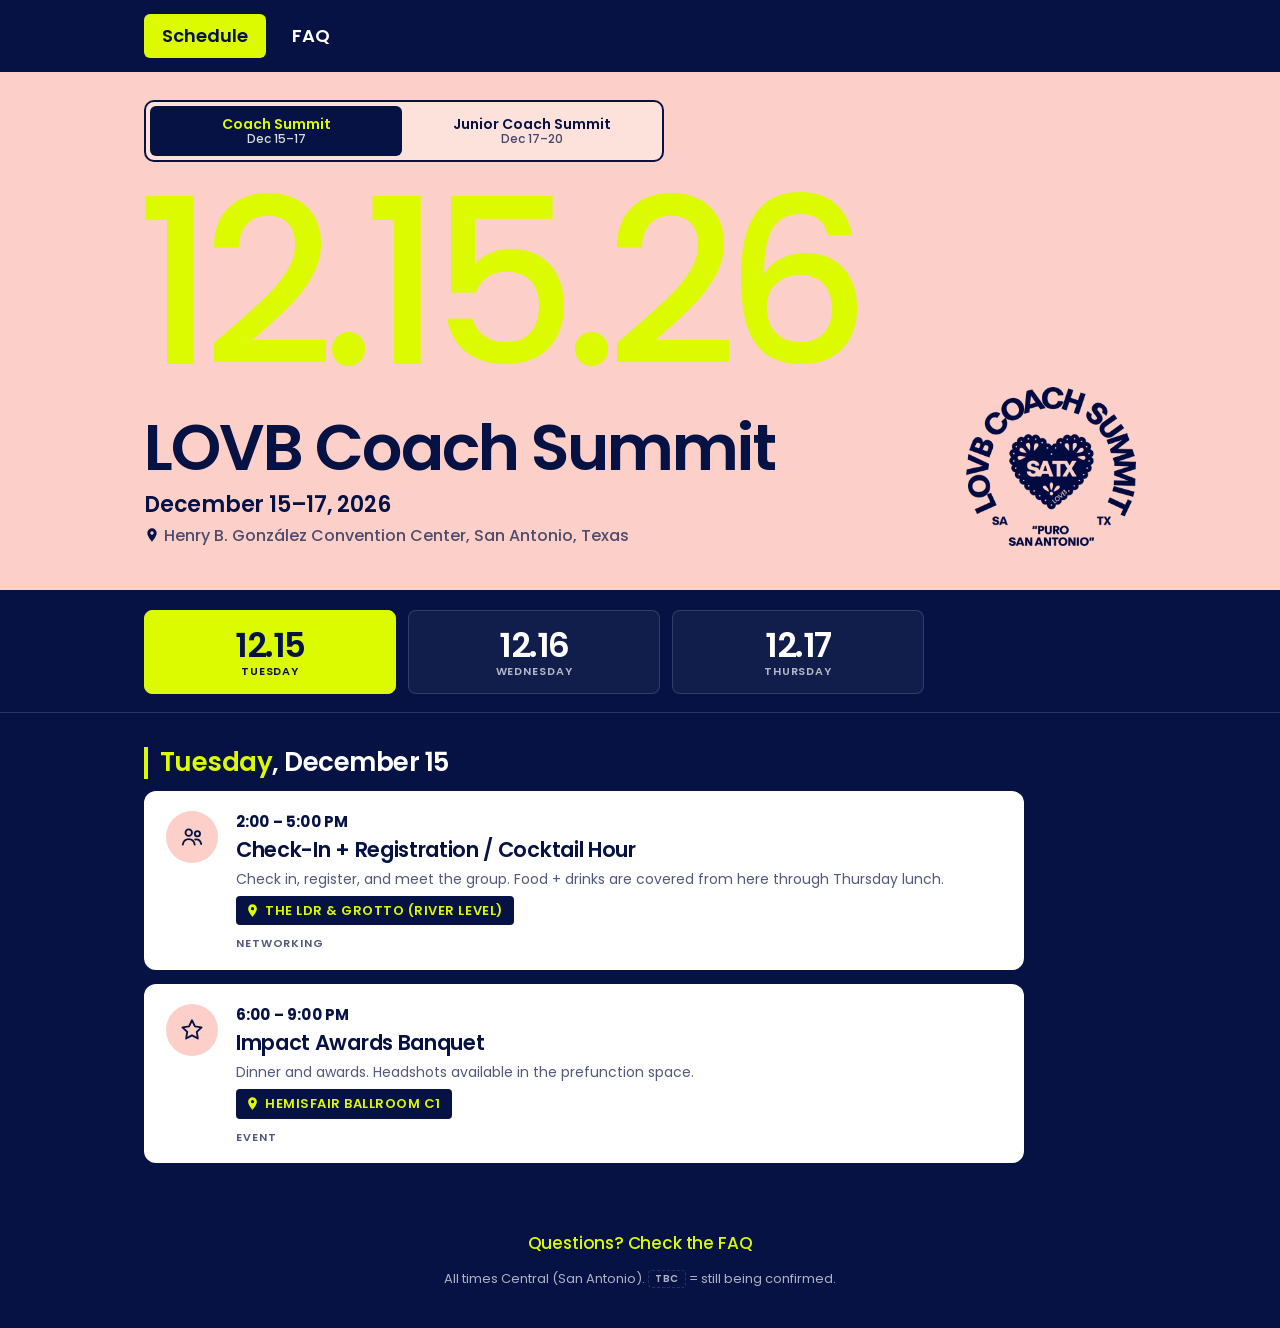
==== index.html @ 7e5e8c1e "Combine Dec 15 check-in with cocktail hour; Junior back to Dec 17-20 with arrival day Co-Authored-By" ====
<!doctype html>
<html lang="en" data-event="coach">
<head>
  <meta charset="utf-8">
  <meta name="viewport" content="width=device-width, initial-scale=1, viewport-fit=cover">
  <meta name="theme-color" content="#051243">
  <meta name="description" content="Schedule for the LOVB Coach Summit and LOVB Junior Coach Summit in San Antonio, Texas.">
  <title>Schedule · LOVB Coach Summit</title>
  <link rel="icon" href="favicon.ico?v=3" sizes="any">
  <link rel="icon" type="image/png" sizes="32x32" href="assets/icons/favicon-32.png?v=3">
  <link rel="icon" type="image/png" sizes="192x192" href="assets/icons/favicon-192.png?v=3">
  <link rel="apple-touch-icon" href="assets/icons/apple-touch-icon.png?v=3">
  <link rel="manifest" href="manifest.webmanifest">
  <meta name="apple-mobile-web-app-capable" content="yes">
  <meta name="apple-mobile-web-app-status-bar-style" content="black-translucent">
  <meta name="apple-mobile-web-app-title" content="Coach Summit">
  <meta property="og:title" content="LOVB Coach Summit + Junior Coach Summit">
  <meta property="og:description" content="Schedule and FAQ · San Antonio, Texas · December 2026">
  <link rel="preconnect" href="https://fonts.googleapis.com">
  <link rel="preconnect" href="https://fonts.gstatic.com" crossorigin>
  <link rel="stylesheet" href="https://fonts.googleapis.com/css2?family=Poppins:wght@400;500;600;700&display=swap" media="print" onload="this.media='all'">
  <script>
    /* Apply the saved Summit before first paint. */
    (function () { try {
      var e = new URLSearchParams(location.search).get("event") || localStorage.getItem("summit-event");
      if (e === "coach" || e === "junior") document.documentElement.dataset.event = e;
    } catch (_) {} })();
  </script>
  <link rel="stylesheet" href="css/styles.css?v=8">
</head>
<body data-page="schedule">
  <a class="skip" href="#schedule">Skip to schedule</a>

  <header class="nav">
    <div class="wrap nav__inner">
      <nav class="nav__links" aria-label="Main">
        <a data-nav="index.html" href="index.html" aria-current="page">Schedule</a>
        <a data-nav="faq.html" href="faq.html">FAQ</a>
      </nav>
    </div>
  </header>

  <section class="hero">
    <div class="wrap hero__inner">
      <div id="event-switch"></div>
      <div id="hero-event"></div>
    </div>
  </section>

  <div id="day-bar" class="daybar">
    <div class="wrap"><div id="days"></div></div>
  </div>

  <main class="wrap main" id="schedule" tabindex="-1" aria-live="polite"></main>

  <footer class="foot">
    <div class="wrap">
      <a class="foot__cta" data-nav="faq.html" href="faq.html">Questions? Check the FAQ</a>
      <p>All times Central (San Antonio). <span class="tbc">TBC</span> = still being confirmed.</p>
    </div>
  </footer>

  <script src="data/events.js?v=8"></script>
  <script src="data/faq.js?v=8"></script>
  <script src="js/components.js?v=8"></script>
  <script src="js/app.js?v=8"></script>
  <script>
    if ("serviceWorker" in navigator && location.protocol.startsWith("http")) {
      navigator.serviceWorker.register("sw.js").catch(function () {});
    }
  </script>
</body>
</html>
---- css/styles.css ----
/* ==========================================================================
   LOVB COACH SUMMIT — STYLES
   Brand tokens from the LOVB Coach Summit design guide, laid out in the
   OneLOVB site system: navy + blush bands, giant lime numerals, white cards,
   line icons in blush circles, lime highlight for "you are here".
   ========================================================================== */

:root {
  /* Brand palette */
  --navy: #051243;
  --cream: #F7F2E4;
  --pink: #FF74D0;
  --lime: #EDFF9E;
  --lime-bright: #DCFA00;
  --cyan: #00D2DE;
  --blush: #FCD0C8;
  --white: #FFFFFF;

  --font: 'Poppins', system-ui, -apple-system, sans-serif;

  --ink-soft: rgba(5, 18, 67, .7);
  --line: rgba(5, 18, 67, .12);
  --on-navy-soft: rgba(255, 255, 255, .68);
  --on-navy-line: rgba(255, 255, 255, .14);

  /* Changes per event */
  --numerals: var(--lime-bright);
  --hero-bg: var(--blush);
  --tint: var(--blush);          /* icon circles */
  --tint-soft: #FEF1EE;          /* simultaneous-session boxes */

  --nav-h: 56px;
  --gutter: 16px;
}

/* Junior Coach Summit: light blue from the Junior badge */
html[data-event="junior"] {
  --hero-bg: #B2EBF2;
  --tint: #B2EBF2;
  --tint-soft: #E6F8FA;
}

/* ---------- base ---------- */
*, *::before, *::after { box-sizing: border-box; }
html { -webkit-text-size-adjust: 100%; scroll-padding-top: calc(var(--nav-h) + 104px); background: var(--navy); }
body {
  margin: 0;
  font-family: var(--font);
  background: var(--navy);
  color: var(--white);
  font-size: 16px;
  line-height: 1.5;
  -webkit-font-smoothing: antialiased;
}
h1, h2, h3, p { margin: 0; }
a { color: var(--pink); }
img { max-width: 100%; display: block; }
button { font: inherit; color: inherit; }
a, button, summary { touch-action: manipulation; -webkit-tap-highlight-color: transparent; }
button:active, .nav__links a:active, .chip:active, .faq__q:active { transform: scale(.98); }
svg { width: 1em; height: 1em; flex: none; }
:focus-visible { outline: 3px solid var(--cyan); outline-offset: 2px; border-radius: 6px; }

.wrap { width: 100%; max-width: 1040px; margin: 0 auto; padding: 0 var(--gutter); }

.skip {
  position: absolute; left: -999px; top: 8px; z-index: 100;
  background: var(--lime-bright); color: var(--navy); padding: 10px 14px; border-radius: 6px; font-weight: 600;
}
.skip:focus { left: 8px; }

/* ==========================================================================
   NAV (navy, sticky)
   ========================================================================== */
.nav {
  position: sticky; top: 0; z-index: 40;
  background: var(--navy);
  padding-top: env(safe-area-inset-top);
}
.nav__inner { height: var(--nav-h); display: flex; align-items: center; }
.nav__links { flex: 1; display: grid; grid-template-columns: 1fr 1fr; gap: 6px; }
.nav__links a {
  display: flex; align-items: center; justify-content: center; min-height: 44px;
  color: var(--white); text-decoration: none; font-weight: 600; font-size: 16px;
  border-radius: 6px; line-height: 1.2;
}
.nav__links a:hover { color: var(--lime-bright); }
.nav__links a[aria-current="page"] { background: var(--lime-bright); color: var(--navy); }

/* ==========================================================================
   HERO (blush band + giant numerals)
   ========================================================================== */
.hero {
  position: relative; overflow: hidden;
  background: var(--hero-bg); color: var(--navy);
  padding: 12px 0 18px;
}
.hero__inner { position: relative; }

/* EventSelector */
.event-switch {
  position: relative; z-index: 1;
  display: grid; grid-template-columns: 1fr 1fr; gap: 4px;
  padding: 4px; border-radius: 10px; border: 2px solid var(--navy);
  background: rgba(255, 255, 255, .35);
}
.event-switch__opt {
  appearance: none; border: 0; cursor: pointer;
  min-height: 50px; padding: 6px 8px; border-radius: 6px;
  background: transparent; color: var(--navy);
  display: flex; flex-direction: column; align-items: center; justify-content: center;
  text-align: center; line-height: 1.15;
}
.event-switch__name { font-weight: 600; font-size: 14px; }
.event-switch__dates { font-size: 12px; font-weight: 500; opacity: .75; }
.event-switch__opt[aria-checked="true"] { background: var(--navy); color: var(--lime-bright); }
.event-switch__opt[aria-checked="true"] .event-switch__dates { color: var(--white); opacity: .85; }

/* EventHero */
#hero-event { position: relative; }
.hero__numerals {
  display: block; margin: 14px 0 0 -.04em;
  font-size: 22vw; font-weight: 500; line-height: .82; letter-spacing: -.06em;
  color: var(--numerals); white-space: nowrap; pointer-events: none; user-select: none;
}
.hero__row {
  position: relative; z-index: 1;
  display: flex; align-items: flex-end; justify-content: space-between; gap: 12px;
  margin-top: 6px;
}
.hero__text { min-width: 0; }
.hero__title { font-size: 28px; font-weight: 600; line-height: 1.02; letter-spacing: -.03em; }
.hero__meta { margin-top: 8px; font-size: 16px; font-weight: 600; letter-spacing: -.01em; }
.hero__venue {
  margin-top: 4px; display: flex; align-items: flex-start; gap: 4px;
  font-size: 14px; font-weight: 500; color: var(--ink-soft); line-height: 1.35;
}
.hero__venue svg { margin-top: 2px; color: var(--navy); }
.hero__logo { width: 68px; height: auto; flex: none; }

/* ==========================================================================
   STICKY DAY BAR (DateSelector)
   ========================================================================== */
.daybar {
  position: sticky; top: calc(var(--nav-h) + env(safe-area-inset-top)); z-index: 30;
  background: var(--navy);
  padding: 12px 0 12px;
  border-bottom: 1px solid var(--on-navy-line);
}
.days { display: grid; grid-template-columns: repeat(var(--n), 1fr); gap: 8px; }
.day {
  appearance: none; cursor: pointer; position: relative;
  min-height: 60px; padding: 6px 4px; border-radius: 8px;
  border: 1.5px solid var(--on-navy-line); background: rgba(255, 255, 255, .05); color: var(--white);
  display: flex; flex-direction: column; align-items: center; justify-content: center; gap: 4px;
  line-height: 1;
}
.day__num { font-size: 24px; font-weight: 600; letter-spacing: -.04em; }
.day__weekday { font-size: 11px; font-weight: 600; text-transform: uppercase; letter-spacing: .08em; color: var(--on-navy-soft); }
.day__weekday .long { display: none; }
.day__today {
  position: absolute; top: -8px; left: 50%; transform: translateX(-50%);
  background: var(--pink); color: var(--navy);
  font-size: 10px; font-weight: 700; text-transform: uppercase; letter-spacing: .06em;
  padding: 2px 8px; border-radius: 999px; white-space: nowrap; line-height: 1.4;
}
.day[aria-selected="true"] { background: var(--lime-bright); border-color: var(--lime-bright); color: var(--navy); }
.day[aria-selected="true"] .day__weekday { color: var(--navy); }

/* ==========================================================================
   SCHEDULE (ScheduleCard, SpeakerInfo, LocationLabel)
   ========================================================================== */
.main { padding-top: 16px; padding-bottom: 36px; outline: none; }

.day-head {
  font-size: 20px; font-weight: 600; letter-spacing: -.02em; line-height: 1.2;
  border-left: 4px solid var(--lime-bright); padding-left: 12px; margin-bottom: 12px;
}
.day-head span { color: var(--lime-bright); }
.day-head-row { display: flex; flex-wrap: wrap; align-items: center; gap: 8px 12px; margin-bottom: 12px; }
.day-head-row .day-head { margin-bottom: 0; }
.jump {
  margin-left: auto; appearance: none; cursor: pointer;
  border: 1.5px solid var(--lime-bright); background: transparent; color: var(--lime-bright);
  font-size: 13px; font-weight: 600; min-height: 36px; padding: 0 12px; border-radius: 999px;
}

.slots { list-style: none; margin: 0; padding: 0; display: grid; gap: 12px; }

.card {
  background: var(--white); color: var(--navy);
  border-radius: 12px; padding: 16px 16px 14px;
  display: grid; grid-template-columns: 44px 1fr; gap: 14px; align-items: start;
}
.card__icon {
  width: 44px; height: 44px; border-radius: 50%;
  background: var(--tint); color: var(--navy);
  display: grid; place-items: center; font-size: 23px;
}
.card__body { display: flex; flex-direction: column; align-items: flex-start; gap: 6px; min-width: 0; }
.card__time {
  display: flex; flex-wrap: wrap; align-items: center; gap: 8px;
  font-size: 15px; font-weight: 700; letter-spacing: .01em; line-height: 1.3; padding-top: 1px;
}
.card__title { font-size: 19px; font-weight: 600; line-height: 1.22; letter-spacing: -.015em; }
.card__desc { font-size: 14px; color: var(--ink-soft); }
.card__foot { display: flex; align-items: center; gap: 8px; margin-top: 4px; }
.type { font-size: 11px; font-weight: 600; text-transform: uppercase; letter-spacing: .08em; color: var(--ink-soft); }

.speaker { display: flex; align-items: center; gap: 6px; font-size: 15px; font-weight: 500; }
.speaker svg { font-size: 17px; color: var(--pink); }

/* LocationLabel — built to be spotted instantly */
.loc {
  display: inline-flex; align-items: center; gap: 5px;
  background: var(--navy); color: var(--lime-bright);
  font-size: 13px; font-weight: 600; text-transform: uppercase; letter-spacing: .04em; line-height: 1.2;
  padding: 7px 11px 7px 9px; border-radius: 4px;
}
.loc svg { font-size: 15px; }

/* Simultaneous sessions */
.tracks { list-style: none; margin: 4px 0 0; padding: 0; display: grid; gap: 8px; width: 100%; }
.track {
  border-radius: 8px; padding: 12px; background: var(--tint-soft);
  display: flex; flex-direction: column; align-items: flex-start; gap: 6px;
}
.track .loc { font-size: 15px; }
.track__title { font-size: 16px; font-weight: 600; line-height: 1.25; }
.track .speaker { font-size: 16px; font-weight: 600; }

/* States */
.card.is-past > * { opacity: .45; }
.card.is-now { box-shadow: 0 0 0 3px var(--lime-bright); }
.now-badge {
  display: inline-flex; align-items: center; gap: 6px;
  background: var(--pink); color: var(--navy);
  font-size: 11px; font-weight: 700; text-transform: uppercase; letter-spacing: .06em;
  padding: 2px 9px; border-radius: 999px;
}
.next-badge {
  display: inline-flex; align-items: center;
  background: var(--navy); color: var(--lime-bright);
  font-size: 11px; font-weight: 700; text-transform: uppercase; letter-spacing: .06em;
  padding: 2px 9px; border-radius: 999px;
}
.now-badge i { width: 6px; height: 6px; border-radius: 50%; background: var(--navy); animation: pulse 1.6s ease-in-out infinite; }
@keyframes pulse { 50% { opacity: .25; } }

/* Placeholder tag */
.tbc {
  display: inline-block; font-size: 10px; font-weight: 600; text-transform: uppercase; letter-spacing: .08em;
  color: var(--ink-soft); border: 1.5px dashed rgba(5, 18, 67, .3); border-radius: 4px; padding: 0 6px;
  line-height: 1.6; vertical-align: middle;
}

.empty { padding: 40px 0; text-align: center; color: var(--on-navy-soft); }

/* Footer */
.foot { padding: 8px 0 calc(40px + env(safe-area-inset-bottom)); text-align: center; }
.foot__cta {
  display: inline-block; color: var(--lime-bright); text-decoration: none;
  font-size: 17px; font-weight: 500; padding: 12px 4px; letter-spacing: -.01em;
}
.foot__cta:hover { text-decoration: underline; }
.foot p { font-size: 13px; color: var(--on-navy-soft); }
.foot .tbc { color: var(--on-navy-soft); border-color: var(--on-navy-line); }

/* ==========================================================================
   FAQ PAGE
   ========================================================================== */
.hero--faq { padding-bottom: 30px; }
.hero__watermark {
  position: absolute; right: -2vw; bottom: -6vw;
  font-size: 46vw; font-weight: 500; line-height: .8; letter-spacing: -.06em;
  color: var(--numerals); opacity: .55; pointer-events: none; user-select: none;
}
.faq-hero { position: relative; margin-top: 26px; }
.faq-hero__title { font-size: 36px; font-weight: 600; line-height: 1.22; letter-spacing: -.03em; }
.faq-hero__title em {
  font-style: normal; background: var(--lime-bright); padding: 0 .12em;
  -webkit-box-decoration-break: clone; box-decoration-break: clone;
}
.faq-hero__sub { margin-top: 12px; font-size: 16px; font-weight: 500; }

.daybar--chips { padding: 14px 0 12px; }
.chips {
  display: flex; gap: 8px; overflow-x: auto; scrollbar-width: none;
  margin: 0 calc(var(--gutter) * -1); padding: 2px var(--gutter);
  scroll-padding-inline: var(--gutter);
}
.chips::-webkit-scrollbar { display: none; }
.chip {
  flex: none; display: inline-flex; align-items: center; min-height: 44px; padding: 0 14px;
  border-radius: 4px; border: 1.5px solid var(--on-navy-line);
  color: var(--white); text-decoration: none; font-size: 14px; font-weight: 500; white-space: nowrap;
}
.chip:hover { border-color: var(--lime-bright); color: var(--lime-bright); }

.main--faq { display: grid; gap: 30px; }
.faq-cat__title {
  display: flex; align-items: center; gap: 10px; margin-bottom: 12px;
  font-size: 20px; font-weight: 600; letter-spacing: -.02em;
}
.faq-cat__title .num {
  width: 28px; height: 28px; border-radius: 50%; flex: none;
  display: grid; place-items: center;
  background: var(--pink); color: var(--navy); font-size: 14px; font-weight: 700; letter-spacing: 0;
}

.faq { background: var(--white); color: var(--navy); border-radius: 10px; margin-bottom: 8px; }
.faq__q {
  list-style: none; cursor: pointer;
  display: flex; align-items: center; justify-content: space-between; gap: 16px;
  min-height: 60px; padding: 14px 16px;
  font-size: 16px; font-weight: 600; line-height: 1.3; letter-spacing: -.01em;
}
.faq__q::-webkit-details-marker { display: none; }
.faq__icon { flex: none; position: relative; width: 28px; height: 28px; border-radius: 50%; background: var(--lime-bright); }
.faq__icon::before, .faq__icon::after {
  content: ""; position: absolute; left: 50%; top: 50%; width: 12px; height: 2px; border-radius: 2px;
  background: var(--navy); transform: translate(-50%, -50%);
}
.faq__icon::after { transform: translate(-50%, -50%) rotate(90deg); }
.faq[open] .faq__icon { background: var(--navy); }
.faq[open] .faq__icon::before { background: var(--lime-bright); }
.faq[open] .faq__icon::after { display: none; }
.faq__a {
  margin: 0 16px; padding: 14px 0 16px;
  border-top: 2px solid var(--lime-bright);
  font-size: 15px; color: var(--ink-soft);
  display: flex; flex-direction: column; align-items: flex-start; gap: 10px;
}
.faq__link {
  display: inline-flex; align-items: center; gap: 4px;
  color: var(--lime-bright); background: var(--navy); padding: 7px 12px; border-radius: 4px;
  font-size: 14px; font-weight: 600; text-decoration: none;
}

/* ==========================================================================
   LARGER SCREENS — more space, same hierarchy
   ========================================================================== */
@media (min-width: 640px) {
  :root { --gutter: 24px; }
  .hero__numerals { font-size: 22vw; }

  .hero__title { font-size: 42px; }
  .hero__logo { width: 120px; }
  .day__weekday .long { display: inline; }
  .day__weekday .short { display: none; }
  .day { min-height: 76px; }
  .day__num { font-size: 30px; }
  .card { grid-template-columns: 52px 1fr; gap: 18px; padding: 20px 22px 18px; }
  .card__icon { width: 52px; height: 52px; font-size: 26px; }
  .card__title { font-size: 21px; }
  .tracks { grid-template-columns: repeat(auto-fit, minmax(190px, 1fr)); }
  .faq-hero__title { font-size: 48px; }
}

@media (min-width: 960px) {
  :root { --nav-h: 72px; }
  .nav__links { flex: none; display: flex; gap: 8px; }
  .nav__links a { font-size: 18px; padding: 0 18px; }

  .hero { padding: 28px 0 44px; }
  .event-switch { max-width: 520px; }
  .hero__numerals { font-size: min(20vw, 230px); margin-top: 28px; }
  .hero__row { margin-top: 8px; }
  .hero__title { font-size: 64px; }
  .hero__meta { font-size: 22px; }
  .hero__venue { font-size: 16px; }
  .hero__logo { width: 170px; }

  .daybar { padding: 20px 0 18px; }
  .days { max-width: 780px; gap: 12px; }
  .day { min-height: 84px; }
  .day:hover:not([aria-selected="true"]) { border-color: var(--lime-bright); }
  .day__num { font-size: 34px; }

  .main { padding-top: 34px; padding-bottom: 48px; }
  .slots, .day-head { max-width: 880px; }
  .day-head { font-size: 26px; margin-bottom: 20px; }
  .slots { gap: 14px; }

  .hero--faq { padding-bottom: 56px; }
  .hero__watermark { font-size: 300px; right: 2vw; bottom: -40px; }
  .faq-hero { margin-top: 48px; }
  .faq-hero__title { font-size: 68px; }
  .faq-hero__sub { font-size: 20px; }
  .main--faq > * { max-width: 880px; }
  .chips { flex-wrap: wrap; overflow: visible; margin: 0; padding: 2px 0; }
}

@media (prefers-reduced-motion: reduce) {
  *, *::before, *::after { transition: none !important; animation: none !important; }
}
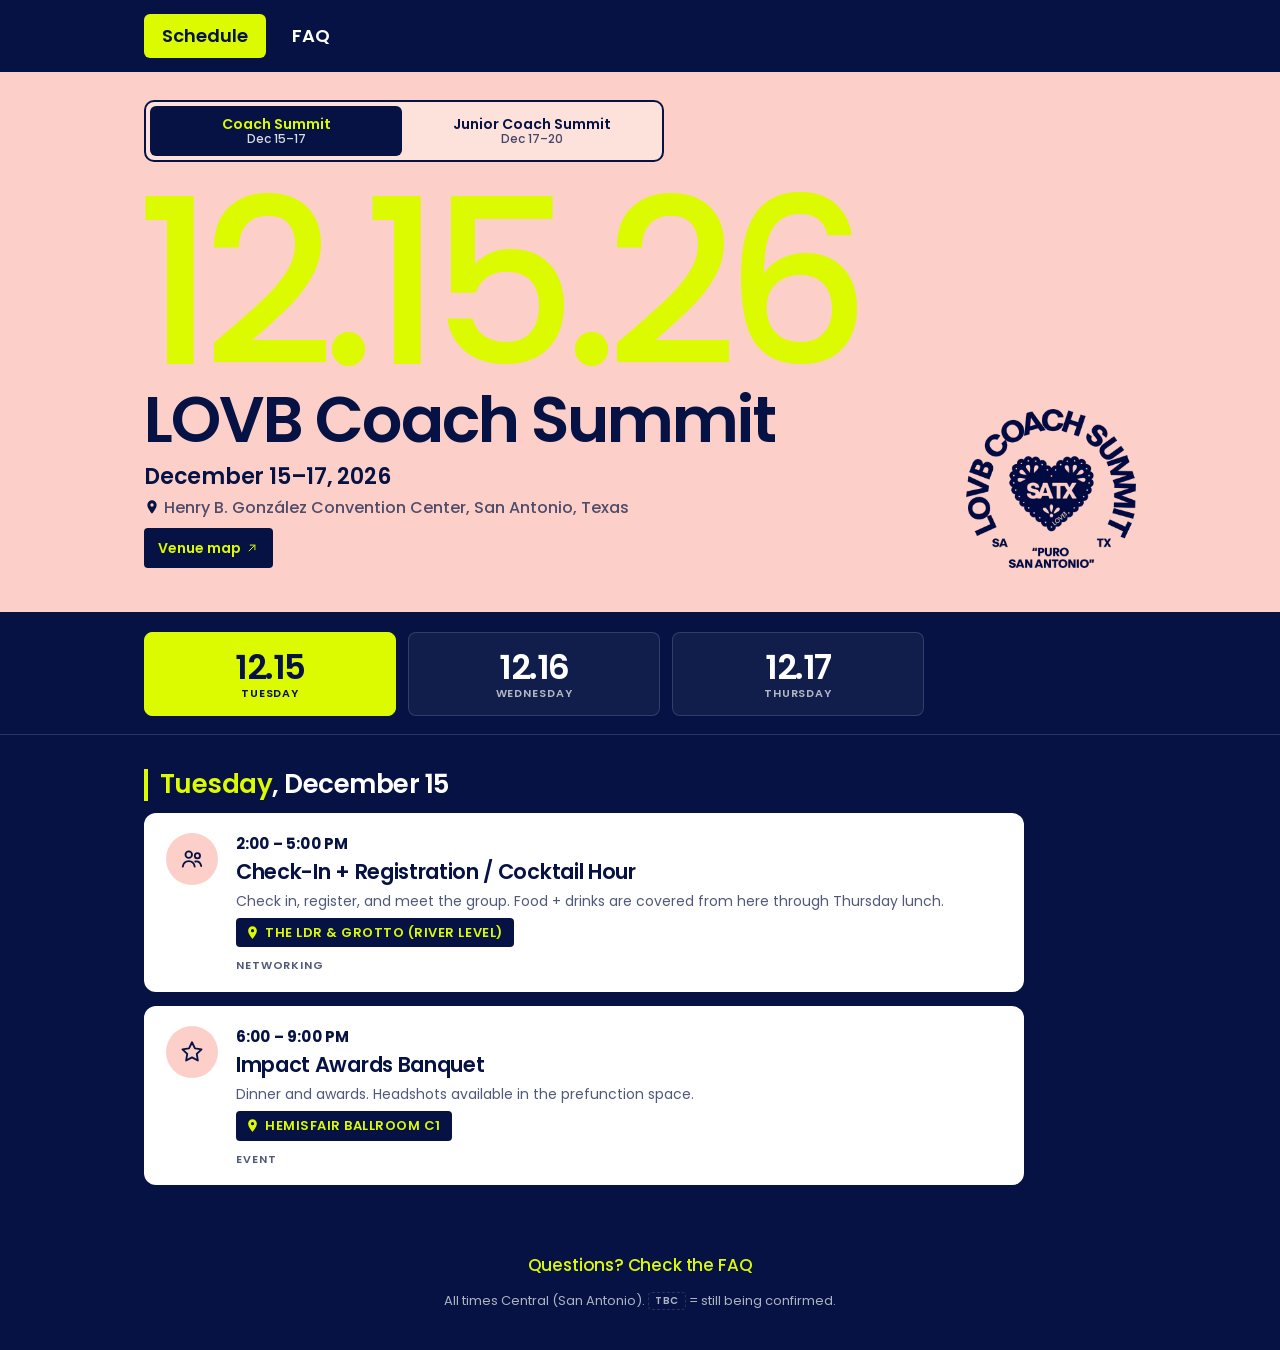
==== commit 25df5d21: "Add venue map (2012 floor plan placeholder) + FAQ entry; fix LDR location Co-Authored-By: Claude Opu" ====
--- a/index.html
+++ b/index.html
@@ -26,7 +26,7 @@
       if (e === "coach" || e === "junior") document.documentElement.dataset.event = e;
     } catch (_) {} })();
   </script>
-  <link rel="stylesheet" href="css/styles.css?v=8">
+  <link rel="stylesheet" href="css/styles.css?v=9">
 </head>
 <body data-page="schedule">
   <a class="skip" href="#schedule">Skip to schedule</a>
@@ -60,10 +60,10 @@
     </div>
   </footer>
 
-  <script src="data/events.js?v=8"></script>
-  <script src="data/faq.js?v=8"></script>
-  <script src="js/components.js?v=8"></script>
-  <script src="js/app.js?v=8"></script>
+  <script src="data/events.js?v=9"></script>
+  <script src="data/faq.js?v=9"></script>
+  <script src="js/components.js?v=9"></script>
+  <script src="js/app.js?v=9"></script>
   <script>
     if ("serviceWorker" in navigator && location.protocol.startsWith("http")) {
       navigator.serviceWorker.register("sw.js").catch(function () {});
--- a/css/styles.css
+++ b/css/styles.css
@@ -136,6 +136,12 @@
   font-size: 14px; font-weight: 500; color: var(--ink-soft); line-height: 1.35;
 }
 .hero__venue svg { margin-top: 2px; color: var(--navy); }
+.hero__map {
+  display: inline-flex; align-items: center; gap: 4px; margin-top: 10px;
+  min-height: 40px; padding: 0 14px; border-radius: 4px;
+  background: var(--navy); color: var(--lime-bright);
+  font-size: 14px; font-weight: 600; text-decoration: none;
+}
 .hero__logo { width: 68px; height: auto; flex: none; }
 
 /* ==========================================================================
